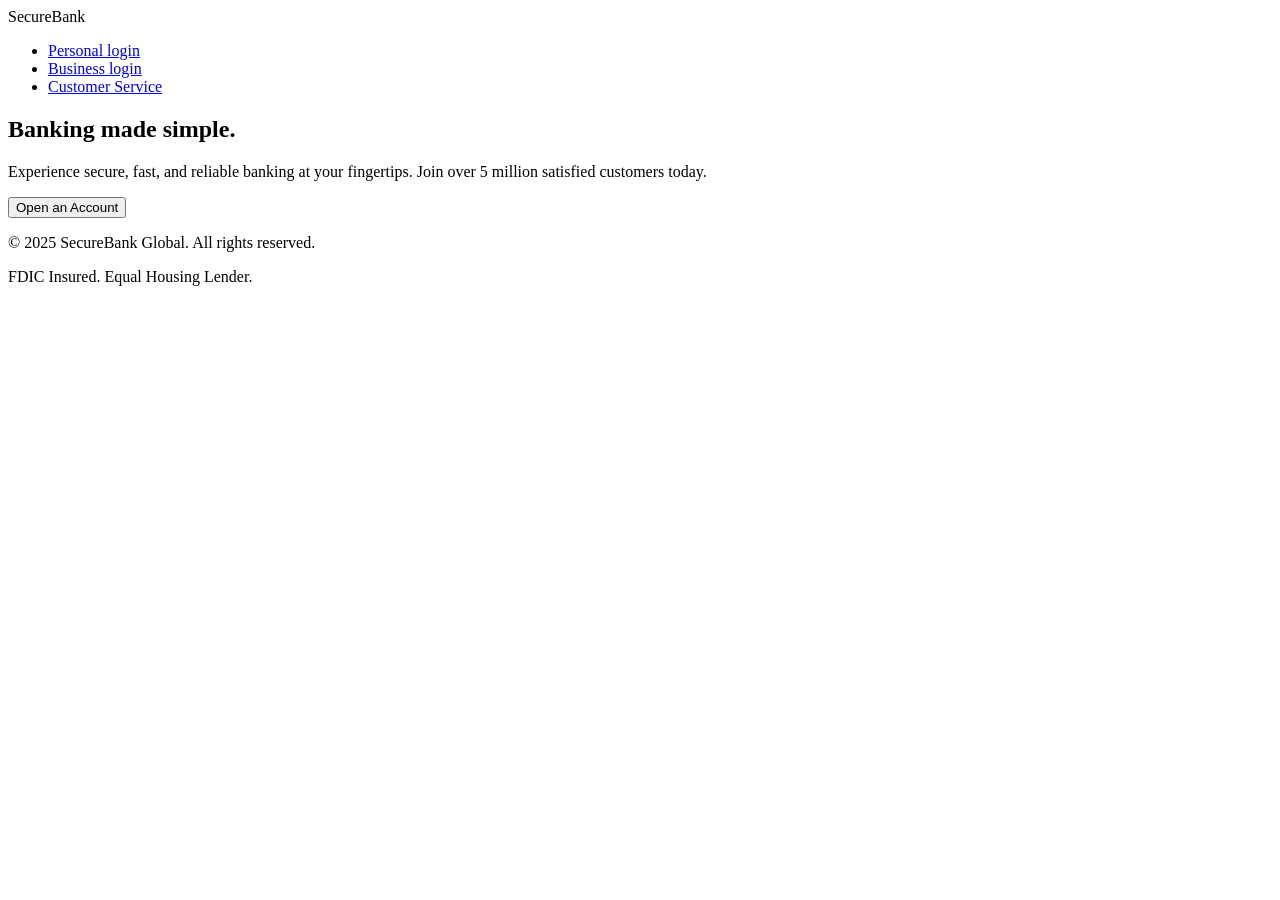
==== templates/index.html @ 17a9c64e "first commit" ====
<!DOCTYPE html>
<html lang="en">
<head>
    <meta charset="UTF-8">
    <meta name="viewport" content="width=device-width, initial-scale=1.0">
    <title>SecureBank - Online Banking</title>
    <!-- Link to the static CSS file served by Flask -->
    <link rel="stylesheet" href="{{ url_for('static', filename='style.css') }}">
</head>
<body>

    <!-- Navigation Bar -->
    <nav class="navbar">
        <div class="container">
            <div class="logo">SecureBank</div>
            <ul class="nav-links">
                <li><a href="#">Personal login</a></li>
                <li><a href="#">Business login</a></li>
                <li><a href="#">Customer Service</a></li>
            </ul>
        </div>
    </nav>

    <!-- Main Hero Section with Login Box -->
    <section class="hero">
        <div class="container hero-content">
            
            <div class="marketing-text">
                <h1>Banking made simple.</h1>
                <p>Experience secure, fast, and reliable banking at your fingertips. Join over 5 million satisfied customers today.</p>
                <button class="btn-secondary">Open an Account</button>
            </div>
        </div>
    </section>

    <!-- Simple Footer -->
    <footer>
        <div class="container">
            <p>&copy; 2025 SecureBank Global. All rights reserved.</p>
            <p>FDIC Insured. Equal Housing Lender.</p>
        </div>
    </footer>

</body>
</html>
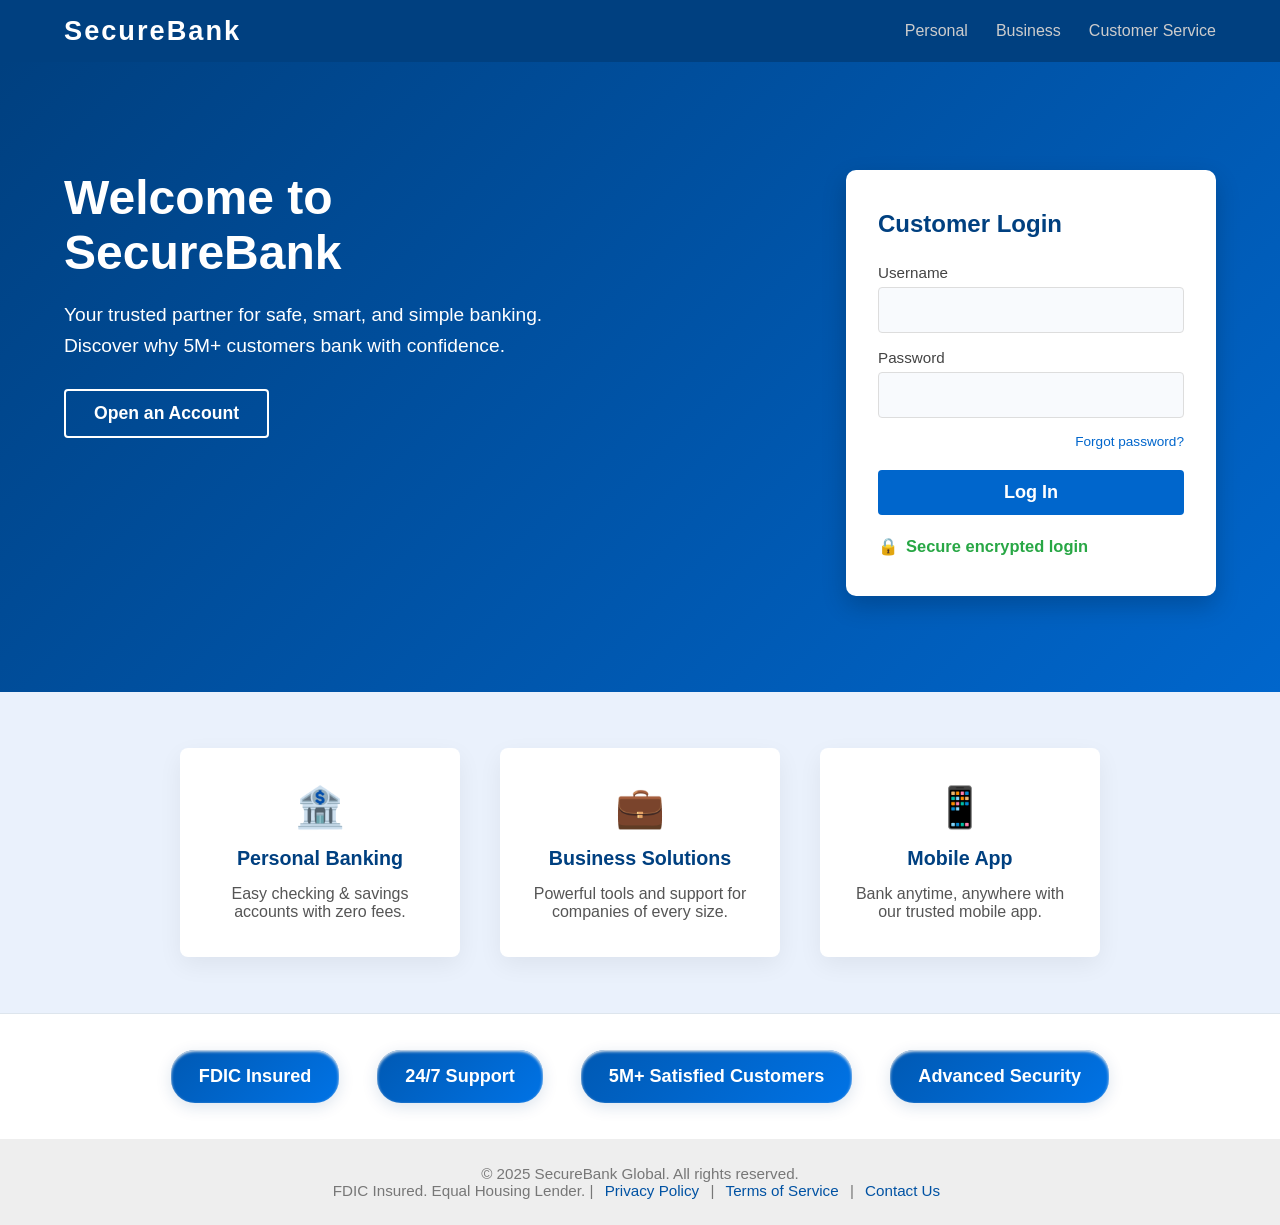
==== commit a70ead8f: "first iteration" ====
--- a/templates/index.html
+++ b/templates/index.html
@@ -4,42 +4,90 @@
     <meta charset="UTF-8">
     <meta name="viewport" content="width=device-width, initial-scale=1.0">
     <title>SecureBank - Online Banking</title>
-    <!-- Link to the static CSS file served by Flask -->
-    <link rel="stylesheet" href="{{ url_for('static', filename='style.css') }}">
+    <link rel="stylesheet" href="/static/style.css">
 </head>
 <body>
-
     <!-- Navigation Bar -->
     <nav class="navbar">
         <div class="container">
             <div class="logo">SecureBank</div>
             <ul class="nav-links">
-                <li><a href="#">Personal login</a></li>
-                <li><a href="#">Business login</a></li>
+                <li><a href="#">Personal</a></li>
+                <li><a href="#">Business</a></li>
                 <li><a href="#">Customer Service</a></li>
             </ul>
         </div>
     </nav>
 
-    <!-- Main Hero Section with Login Box -->
+    <!-- Hero section: branding, login, call-to-action -->
     <section class="hero">
         <div class="container hero-content">
-            
             <div class="marketing-text">
-                <h1>Banking made simple.</h1>
-                <p>Experience secure, fast, and reliable banking at your fingertips. Join over 5 million satisfied customers today.</p>
+                <h1>Welcome to SecureBank</h1>
+                <p>Your trusted partner for safe, smart, and simple banking.<br>
+                    Discover why 5M+ customers bank with confidence.</p>
                 <button class="btn-secondary">Open an Account</button>
+            </div>
+            <div class="login-card">
+                <h2>Customer Login</h2>
+                <form>
+                    <div class="form-group">
+                        <label for="username">Username</label>
+                        <input type="text" id="username" name="username" autocomplete="username">
+                    </div>
+                    <div class="form-group">
+                        <label for="password">Password</label>
+                        <input type="password" id="password" name="password" autocomplete="current-password">
+                    </div>
+                    <div class="form-options">
+                        <a href="#">Forgot password?</a>
+                    </div>
+                    <button type="submit" class="btn-primary">Log In</button>
+                </form>
+                <div class="security-notice">
+                    <span>🔒</span> Secure encrypted login
+                </div>
             </div>
         </div>
     </section>
 
-    <!-- Simple Footer -->
+    <!-- Featured banking products -->
+    <section class="features">
+        <div class="container features-grid">
+            <div class="feature-card">
+                <span class="feature-icon">🏦</span>
+                <h3>Personal Banking</h3>
+                <p>Easy checking & savings accounts with zero fees.</p>
+            </div>
+            <div class="feature-card">
+                <span class="feature-icon">💼</span>
+                <h3>Business Solutions</h3>
+                <p>Powerful tools and support for companies of every size.</p>
+            </div>
+            <div class="feature-card">
+                <span class="feature-icon">📱</span>
+                <h3>Mobile App</h3>
+                <p>Bank anytime, anywhere with our trusted mobile app.</p>
+            </div>
+        </div>
+    </section>
+
+    <!-- Highlight security & trust -->
+    <section class="trust-signals">
+        <div class="container trust-row">
+            <div class="badge">FDIC Insured</div>
+            <div class="badge">24/7 Support</div>
+            <div class="badge">5M+ Satisfied Customers</div>
+            <div class="badge">Advanced Security</div>
+        </div>
+    </section>
+
+    <!-- Footer -->
     <footer>
         <div class="container">
             <p>&copy; 2025 SecureBank Global. All rights reserved.</p>
-            <p>FDIC Insured. Equal Housing Lender.</p>
+            <p>FDIC Insured. Equal Housing Lender. | <a href="#">Privacy Policy</a> | <a href="#">Terms of Service</a> | <a href="#">Contact Us</a></p>
         </div>
     </footer>
-
 </body>
 </html>
--- a/static/style.css
+++ b/static/style.css
@@ -0,0 +1,264 @@
+/* General Reset and Base Styling */
+* {
+    margin: 0;
+    padding: 0;
+    box-sizing: border-box;
+}
+body {
+    font-family: 'Segoe UI', Tahoma, Geneva, Verdana, sans-serif;
+    background-color: #f4f6f8;
+    color: #333;
+    min-height: 100vh;
+}
+
+/* Navigation Bar */
+.navbar {
+    background-color: #004080;
+    color: white;
+    padding: 15px 0;
+}
+.navbar .container {
+    width: 90%;
+    max-width: 1200px;
+    margin: 0 auto;
+    display: flex;
+    justify-content: space-between;
+    align-items: center;
+}
+.logo {
+    font-size: 1.7rem;
+    font-weight: bold;
+    letter-spacing: 2px;
+}
+.nav-links {
+    list-style: none;
+    display: flex;
+    gap: 28px;
+}
+.nav-links a {
+    color: #ccc;
+    text-decoration: none;
+    font-size: 1rem;
+    transition: color 0.2s;
+}
+.nav-links a:hover {
+    color: #fff;
+}
+
+/* Hero Section with Login */
+.hero {
+    background: linear-gradient(135deg, #004080 0%, #0066cc 100%);
+    padding: 72px 0 60px 0;
+    min-height: 70vh;
+    display: flex;
+    align-items: center;
+}
+
+.hero-content {
+    width: 90%;
+    max-width: 1200px;
+    margin: 0 auto;
+    display: flex;
+    justify-content: space-between;
+    align-items: flex-start;
+    flex-wrap: wrap;
+    gap: 48px;
+}
+.marketing-text {
+    color: white;
+    max-width: 500px;
+    margin-bottom: 40px;
+}
+.marketing-text h1 {
+    font-size: 3rem;
+    margin-bottom: 20px;
+    font-weight: 700;
+}
+.marketing-text p {
+    font-size: 1.2rem;
+    line-height: 1.6;
+}
+.btn-secondary {
+    padding: 12px 28px;
+    background-color: transparent;
+    border: 2px solid white;
+    color: white;
+    font-weight: bold;
+    cursor: pointer;
+    border-radius: 4px;
+    margin-top: 28px;
+    font-size: 1.1rem;
+    transition: background 0.2s, color 0.2s;
+}
+.btn-secondary:hover {
+    background-color: white;
+    color: #004080;
+}
+
+.login-card {
+    background: white;
+    padding: 40px 32px;
+    width: 100%;
+    max-width: 370px;
+    border-radius: 10px;
+    box-shadow: 0 10px 25px rgba(0,0,0,0.20);
+    display: flex;
+    flex-direction: column;
+    gap: 4px;
+}
+.login-card h2 {
+    margin-bottom: 22px;
+    color: #004080;
+    font-size: 1.5rem;
+    font-weight: 600;
+}
+.form-group {
+    margin-bottom: 16px;
+}
+.form-group label {
+    display: block;
+    margin-bottom: 6px;
+    font-size: 0.95rem;
+    color: #444;
+}
+.form-group input {
+    width: 100%;
+    padding: 12px;
+    border: 1px solid #ddd;
+    border-radius: 4px;
+    font-size: 1.05rem;
+    background: #f8fafd;
+}
+.form-options {
+    display: flex;
+    justify-content: flex-end;
+    font-size: 0.85rem;
+    margin-bottom: 18px;
+}
+.form-options a {
+    color: #0066cc;
+    text-decoration: none;
+    transition: text-decoration 0.2s;
+}
+.form-options a:hover {
+    text-decoration: underline;
+}
+.btn-primary {
+    width: 100%;
+    padding: 12px;
+    background-color: #0066cc;
+    border: none;
+    color: white;
+    font-size: 1.13rem;
+    font-weight: bold;
+    border-radius: 4px;
+    cursor: pointer;
+    margin-top: 3px;
+    transition: background-color 0.2s;
+}
+.btn-primary:hover {
+    background-color: #0052a3;
+}
+.security-notice {
+    margin-top: 18px;
+    text-align: left;
+    color: #28a745;
+    font-size: 1.03rem;
+    display: flex;
+    align-items: center;
+    gap: 7px;
+    font-weight: 600;
+}
+
+/* Featured banking products */
+.features {
+    padding: 56px 0;
+    background: #eaf1fc;
+}
+.features-grid {
+    display: flex;
+    gap: 40px;
+    justify-content: center;
+    flex-wrap: wrap;
+}
+.feature-card {
+    background: #fff;
+    border-radius: 8px;
+    box-shadow: 0 8px 24px rgba(0,0,0,0.06);
+    text-align: center;
+    padding: 36px 24px;
+    min-width: 220px;
+    max-width: 280px;
+}
+.feature-icon {
+    font-size: 2.5em;
+    margin-bottom: 16px;
+    display: block;
+}
+.feature-card h3 {
+    color: #004080;
+    margin-bottom: 15px;
+    font-size: 1.23rem;
+    font-weight: 600;
+}
+.feature-card p {
+    font-size: 1rem;
+    color: #555;
+}
+
+/* Improved Trust Signal Badges */
+.trust-signals {
+    background: #fff;
+    border-top: 1px solid #dde5ed;
+    padding: 36px 0;
+}
+.trust-row {
+    display: flex;
+    gap: 38px;
+    justify-content: center;
+    flex-wrap: wrap;
+}
+.badge {
+    display: flex;
+    align-items: center;
+    gap: 10px;
+    background: linear-gradient(135deg, #0059b3 0%, #0073e6 100%);
+    box-shadow: 0 4px 16px rgba(0,64,128,0.14), 0 1.5px 3px #eeeeee inset;
+    color: #fff;
+    font-weight: 600;
+    border-radius: 24px;
+    padding: 16px 28px;
+    font-size: 1.13em;
+    border: none;
+    transition: transform 0.18s, box-shadow 0.18s;
+    cursor: pointer;
+    outline: none;
+    min-width: 140px;
+    justify-content: center;
+    text-align: center;
+}
+.badge:hover, .badge:focus {
+    transform: scale(1.07);
+    box-shadow: 0 6px 24px rgba(0,64,128,0.21), 0 2px 6px #e0e7f5 inset;
+}
+.badge .icon {
+    font-size: 1.2em;
+    margin-right: 5px;
+}
+
+/* Footer */
+footer {
+    background-color: #eee;
+    padding: 26px 0;
+    text-align: center;
+    color: #777;
+    font-size: 0.95rem;
+}
+footer a {
+    color: #0052a3;
+    text-decoration: none;
+    margin: 0 7px;
+}
+footer a:hover {
+    text-decoration: underline;
+}
